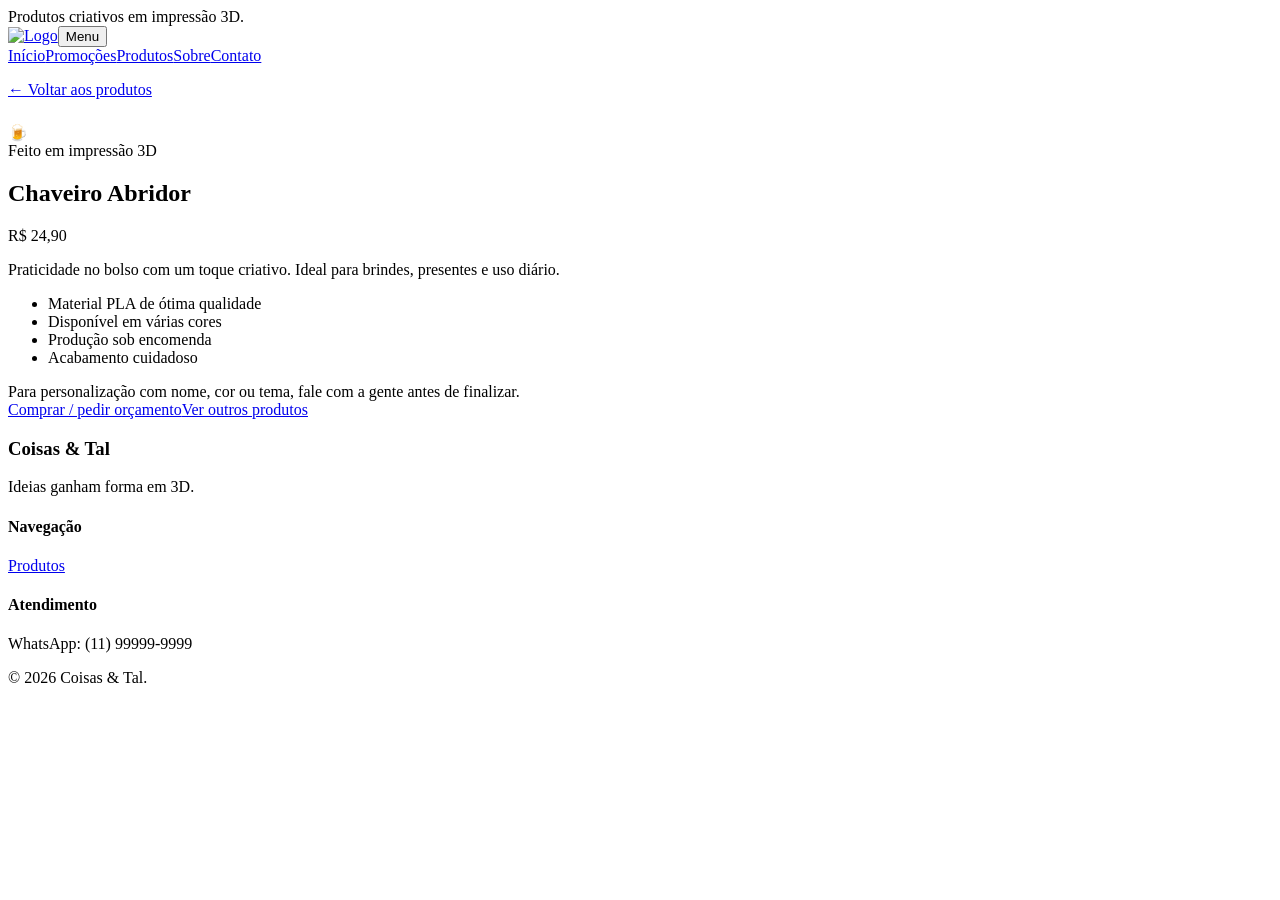
==== abridor.html @ eddd8245 "Add files via upload" ====
<!DOCTYPE html><html lang="pt-BR"><head><meta charset="UTF-8"><meta name="viewport" content="width=device-width, initial-scale=1.0"><title>Chaveiro Abridor | Coisas & Tal</title><link rel="stylesheet" href="../css/styles.css"></head><body>
<div class="topbar">Produtos criativos em impressão 3D.</div><header class="header"><div class="container nav"><a class="logo-wrap" href="../index.html"><img src="../imagens/logo-coisas-e-tal.png" alt="Logo"></a><button class="menu-toggle">Menu</button><nav class="menu"><a href="../index.html">Início</a><a href="../promocoes.html">Promoções</a><a href="../produtos.html">Produtos</a><a href="../sobre.html">Sobre</a><a href="../contato.html">Contato</a></nav></div></header>
<main><section class="section"><div class="container"><p><a class="link-arrow" href="../produtos.html">← Voltar aos produtos</a></p><div class="product-detail" style="margin-top:24px"><div class="product-gallery"><div class="main-image">🍺</div></div><div class="product-info"><div class="eyebrow">Feito em impressão 3D</div><h1>Chaveiro Abridor</h1><span class="price">R$ 24,90</span><p>Praticidade no bolso com um toque criativo. Ideal para brindes, presentes e uso diário.</p><ul><li>Material PLA de ótima qualidade</li><li>Disponível em várias cores</li><li>Produção sob encomenda</li><li>Acabamento cuidadoso</li></ul><div class="notice">Para personalização com nome, cor ou tema, fale com a gente antes de finalizar.</div><div class="actions"><a class="btn btn-primary" href="../contato.html">Comprar / pedir orçamento</a><a class="btn btn-outline" href="../produtos.html">Ver outros produtos</a></div></div></div></div></section></main>
<footer class="footer"><div class="container footer-grid"><div><h3>Coisas & Tal</h3><p>Ideias ganham forma em 3D.</p></div><div><h4>Navegação</h4><p><a href="../produtos.html">Produtos</a></p></div><div><h4>Atendimento</h4><p>WhatsApp: (11) 99999-9999</p></div></div><div class="container footer-bottom">© 2026 Coisas & Tal.</div></footer><script src="../js/script.js"></script></body></html>
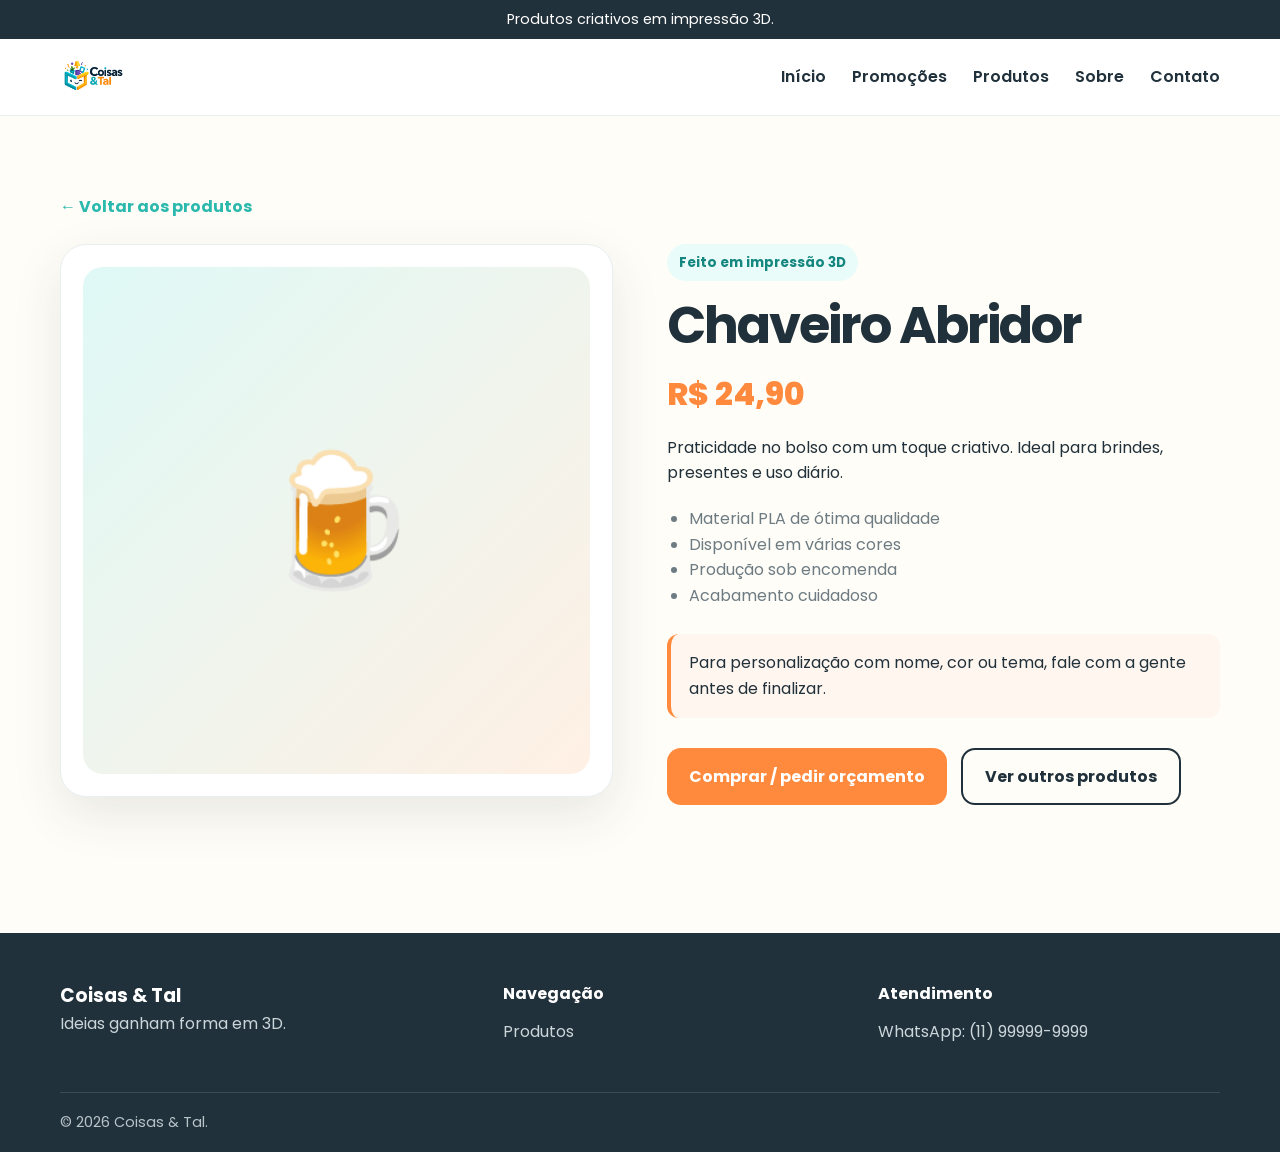
==== commit 3a045fe5: "Refactor HTML structure and update links" ====
--- a/abridor.html
+++ b/abridor.html
@@ -1,4 +1,4 @@
-<!DOCTYPE html><html lang="pt-BR"><head><meta charset="UTF-8"><meta name="viewport" content="width=device-width, initial-scale=1.0"><title>Chaveiro Abridor | Coisas & Tal</title><link rel="stylesheet" href="../css/styles.css"></head><body>
-<div class="topbar">Produtos criativos em impressão 3D.</div><header class="header"><div class="container nav"><a class="logo-wrap" href="../index.html"><img src="../imagens/logo-coisas-e-tal.png" alt="Logo"></a><button class="menu-toggle">Menu</button><nav class="menu"><a href="../index.html">Início</a><a href="../promocoes.html">Promoções</a><a href="../produtos.html">Produtos</a><a href="../sobre.html">Sobre</a><a href="../contato.html">Contato</a></nav></div></header>
-<main><section class="section"><div class="container"><p><a class="link-arrow" href="../produtos.html">← Voltar aos produtos</a></p><div class="product-detail" style="margin-top:24px"><div class="product-gallery"><div class="main-image">🍺</div></div><div class="product-info"><div class="eyebrow">Feito em impressão 3D</div><h1>Chaveiro Abridor</h1><span class="price">R$ 24,90</span><p>Praticidade no bolso com um toque criativo. Ideal para brindes, presentes e uso diário.</p><ul><li>Material PLA de ótima qualidade</li><li>Disponível em várias cores</li><li>Produção sob encomenda</li><li>Acabamento cuidadoso</li></ul><div class="notice">Para personalização com nome, cor ou tema, fale com a gente antes de finalizar.</div><div class="actions"><a class="btn btn-primary" href="../contato.html">Comprar / pedir orçamento</a><a class="btn btn-outline" href="../produtos.html">Ver outros produtos</a></div></div></div></div></section></main>
-<footer class="footer"><div class="container footer-grid"><div><h3>Coisas & Tal</h3><p>Ideias ganham forma em 3D.</p></div><div><h4>Navegação</h4><p><a href="../produtos.html">Produtos</a></p></div><div><h4>Atendimento</h4><p>WhatsApp: (11) 99999-9999</p></div></div><div class="container footer-bottom">© 2026 Coisas & Tal.</div></footer><script src="../js/script.js"></script></body></html>
+<!DOCTYPE html><html lang="pt-BR"><head><meta charset="UTF-8"><meta name="viewport" content="width=device-width, initial-scale=1.0"><title>Chaveiro Abridor | Coisas & Tal</title><link rel="stylesheet" href="styles.css"></head><body>
+<div class="topbar">Produtos criativos em impressão 3D.</div><header class="header"><div class="container nav"><a class="logo-wrap" href="index.html"><img src="logo-coisas-e-tal.png" alt="Logo"></a><button class="menu-toggle">Menu</button><nav class="menu"><a href="index.html">Início</a><a href="promocoes.html">Promoções</a><a href="produtos.html">Produtos</a><a href="sobre.html">Sobre</a><a href="contato.html">Contato</a></nav></div></header>
+<main><section class="section"><div class="container"><p><a class="link-arrow" href="produtos.html">← Voltar aos produtos</a></p><div class="product-detail" style="margin-top:24px"><div class="product-gallery"><div class="main-image">🍺</div></div><div class="product-info"><div class="eyebrow">Feito em impressão 3D</div><h1>Chaveiro Abridor</h1><span class="price">R$ 24,90</span><p>Praticidade no bolso com um toque criativo. Ideal para brindes, presentes e uso diário.</p><ul><li>Material PLA de ótima qualidade</li><li>Disponível em várias cores</li><li>Produção sob encomenda</li><li>Acabamento cuidadoso</li></ul><div class="notice">Para personalização com nome, cor ou tema, fale com a gente antes de finalizar.</div><div class="actions"><a class="btn btn-primary" href="contato.html">Comprar / pedir orçamento</a><a class="btn btn-outline" href="produtos.html">Ver outros produtos</a></div></div></div></div></section></main>
+<footer class="footer"><div class="container footer-grid"><div><h3>Coisas & Tal</h3><p>Ideias ganham forma em 3D.</p></div><div><h4>Navegação</h4><p><a href="produtos.html">Produtos</a></p></div><div><h4>Atendimento</h4><p>WhatsApp: (11) 99999-9999</p></div></div><div class="container footer-bottom">© 2026 Coisas & Tal.</div></footer><script src="script.js"></script></body></html>
--- a/styles.css
+++ b/styles.css
@@ -0,0 +1,117 @@
+@import url('https://fonts.googleapis.com/css2?family=Poppins:wght@400;500;600;700;800&display=swap');
+
+:root {
+  --tiffany: #62d8cf;
+  --tiffany-dark: #2bb9ae;
+  --orange: #ff8a3d;
+  --cream: #fffdf7;
+  --ink: #21313b;
+  --muted: #6d7b83;
+  --line: #e8efef;
+  --card: #ffffff;
+  --shadow: 0 18px 50px rgba(33, 49, 59, 0.10);
+}
+
+* { box-sizing: border-box; margin: 0; padding: 0; }
+html { scroll-behavior: smooth; }
+body { font-family: 'Poppins', sans-serif; color: var(--ink); background: var(--cream); line-height: 1.6; }
+a { color: inherit; text-decoration: none; }
+img { max-width: 100%; display: block; }
+button, input, textarea { font: inherit; }
+
+.container { width: min(1160px, calc(100% - 32px)); margin: 0 auto; }
+.topbar { background: var(--ink); color: #fff; text-align: center; padding: 8px 16px; font-size: .9rem; }
+.header { position: sticky; top: 0; z-index: 50; background: rgba(255,255,255,.96); backdrop-filter: blur(12px); border-bottom: 1px solid var(--line); }
+.nav { min-height: 76px; display: flex; align-items: center; justify-content: space-between; gap: 24px; }
+.logo-wrap { display: flex; align-items: center; font-weight: 800; }
+.logo-wrap img { width: 190px; height: 68px; object-fit: contain; object-position: left center; border-radius: 0; }
+.logo-text span { color: var(--orange); }
+.menu { display: flex; align-items: center; gap: 26px; }
+.menu a { font-weight: 600; position: relative; }
+.menu a::after { content: ''; position: absolute; left: 0; bottom: -8px; width: 0; height: 3px; border-radius: 99px; background: var(--orange); transition: .25s; }
+.menu a:hover::after, .menu a.active::after { width: 100%; }
+.menu-toggle { display: none; border: 0; background: var(--tiffany); padding: 10px 14px; border-radius: 12px; font-weight: 700; }
+
+.hero { padding: 76px 0 56px; background: radial-gradient(circle at 10% 15%, rgba(98,216,207,.28), transparent 35%), radial-gradient(circle at 85% 20%, rgba(255,138,61,.20), transparent 34%), linear-gradient(135deg, #fff 0%, #fffaf3 100%); }
+.hero-grid { display: grid; grid-template-columns: 1.1fr .9fr; align-items: center; gap: 54px; }
+.eyebrow { display: inline-flex; align-items: center; gap: 8px; padding: 8px 12px; border-radius: 999px; background: #eafcf9; color: #15877f; font-size: .85rem; font-weight: 700; margin-bottom: 18px; }
+h1 { font-size: clamp(2.5rem, 6vw, 5.4rem); line-height: 1.02; letter-spacing: -2px; margin-bottom: 20px; }
+h1 span { color: var(--orange); }
+.hero p { color: var(--muted); max-width: 620px; font-size: 1.08rem; }
+.actions { display: flex; flex-wrap: wrap; gap: 14px; margin-top: 30px; }
+.btn { display: inline-flex; align-items: center; justify-content: center; gap: 8px; border: 0; border-radius: 14px; padding: 14px 22px; font-weight: 700; cursor: pointer; transition: transform .2s, box-shadow .2s; }
+.btn:hover { transform: translateY(-2px); box-shadow: 0 12px 26px rgba(33,49,59,.15); }
+.btn-primary { background: var(--orange); color: #fff; }
+.btn-secondary { background: var(--tiffany); color: var(--ink); }
+.btn-outline { border: 2px solid var(--ink); background: transparent; }
+.hero-card { background: #fff; border-radius: 32px; padding: 12px; box-shadow: var(--shadow); overflow: hidden; }
+.hero-card img { width: 100%; height: 100%; min-height: 430px; border-radius: 24px; object-fit: cover; object-position: center; transition: transform .35s ease; }
+.hero-card:hover img { transform: scale(1.02); }
+
+.section { padding: 78px 0; }
+.section.alt { background: #f2fbfa; }
+.section-title { display: flex; justify-content: space-between; align-items: end; gap: 20px; margin-bottom: 30px; }
+.section-title h2 { font-size: clamp(1.9rem, 3vw, 3rem); letter-spacing: -1px; }
+.section-title p { color: var(--muted); max-width: 540px; }
+.grid { display: grid; gap: 24px; }
+.products-grid { grid-template-columns: repeat(4, 1fr); }
+.card { background: var(--card); border: 1px solid var(--line); border-radius: 22px; overflow: hidden; box-shadow: 0 10px 30px rgba(33,49,59,.06); transition: transform .25s, box-shadow .25s; }
+.card:hover { transform: translateY(-7px); box-shadow: var(--shadow); }
+.card-media { aspect-ratio: 1 / .86; background: linear-gradient(135deg, #dff9f6, #fff1e7); display: grid; place-items: center; font-size: 4rem; }
+.card-body { padding: 20px; }
+.card small { color: var(--tiffany-dark); font-weight: 700; text-transform: uppercase; letter-spacing: .08em; }
+.card h3 { margin: 6px 0 10px; }
+.price { color: var(--orange); font-size: 1.25rem; font-weight: 800; }
+.card-footer { display: flex; justify-content: space-between; align-items: center; gap: 12px; margin-top: 18px; }
+.link-arrow { font-weight: 700; color: var(--tiffany-dark); }
+
+.features { grid-template-columns: repeat(3, 1fr); }
+.feature { padding: 26px; border-radius: 20px; background: #fff; border: 1px solid var(--line); }
+.feature-icon { width: 54px; height: 54px; border-radius: 16px; display: grid; place-items: center; background: #e8fbf8; font-size: 1.6rem; margin-bottom: 16px; }
+
+.page-hero { padding: 58px 0 42px; background: linear-gradient(135deg, #e8fbf8, #fff3ea); }
+.page-hero h1 { font-size: clamp(2.3rem, 5vw, 4.4rem); }
+.filter-bar { display: flex; gap: 12px; flex-wrap: wrap; margin: 24px 0 32px; }
+.filter-btn { border: 1px solid var(--line); background: #fff; padding: 10px 16px; border-radius: 999px; cursor: pointer; font-weight: 600; }
+.filter-btn.active, .filter-btn:hover { background: var(--tiffany); border-color: var(--tiffany); }
+
+.product-detail { display: grid; grid-template-columns: 1fr 1fr; gap: 54px; align-items: start; }
+.product-gallery { background: #fff; border: 1px solid var(--line); border-radius: 26px; padding: 22px; box-shadow: var(--shadow); }
+.product-gallery .main-image { aspect-ratio: 1/1; border-radius: 20px; background: linear-gradient(135deg, #dff9f6, #fff0e4); display: grid; place-items: center; font-size: 8rem; }
+.product-info h1 { font-size: clamp(2.2rem, 4vw, 4rem); margin-bottom: 14px; }
+.product-info .price { font-size: 2rem; margin: 16px 0; display: block; }
+.product-info ul { margin: 20px 0 26px 22px; color: var(--muted); }
+.notice { padding: 16px 18px; background: #fff6ef; border-left: 4px solid var(--orange); border-radius: 12px; margin: 18px 0; }
+
+.promo-banner { background: linear-gradient(135deg, var(--orange), #ffb06f); color: #fff; border-radius: 28px; padding: 40px; display: flex; align-items: center; justify-content: space-between; gap: 20px; }
+.contact-grid { display: grid; grid-template-columns: .9fr 1.1fr; gap: 32px; }
+.contact-card, .form-card { background: #fff; border: 1px solid var(--line); border-radius: 24px; padding: 28px; }
+.form-group { display: grid; gap: 8px; margin-bottom: 16px; }
+input, textarea { width: 100%; border: 1px solid #dce6e5; border-radius: 12px; padding: 13px 14px; background: #fcfefe; }
+textarea { min-height: 150px; resize: vertical; }
+
+.footer { background: var(--ink); color: #fff; margin-top: 50px; }
+.footer-grid { display: grid; grid-template-columns: 1.2fr 1fr 1fr; gap: 32px; padding: 48px 0; }
+.footer p, .footer a { color: #cbd6da; }
+.footer h4 { margin-bottom: 12px; }
+.footer-bottom { border-top: 1px solid rgba(255,255,255,.12); padding: 18px 0; color: #b8c5ca; font-size: .9rem; }
+
+@media (max-width: 900px) {
+  .hero-grid, .product-detail, .contact-grid { grid-template-columns: 1fr; }
+  .hero-card img { min-height: 360px; }
+  .products-grid { grid-template-columns: repeat(2, 1fr); }
+  .features { grid-template-columns: 1fr; }
+  .menu-toggle { display: block; }
+  .menu { position: absolute; top: 76px; left: 16px; right: 16px; display: none; flex-direction: column; align-items: stretch; background: #fff; border: 1px solid var(--line); border-radius: 18px; padding: 18px; box-shadow: var(--shadow); }
+  .menu.open { display: flex; }
+  .footer-grid { grid-template-columns: 1fr; }
+  .logo-wrap img { width: 155px; height: 58px; }
+}
+
+@media (max-width: 580px) {
+  .products-grid { grid-template-columns: 1fr; }
+  .section { padding: 58px 0; }
+  .promo-banner { flex-direction: column; align-items: flex-start; }
+  h1 { letter-spacing: -1px; }
+  .hero-card img { min-height: 260px; }
+}
